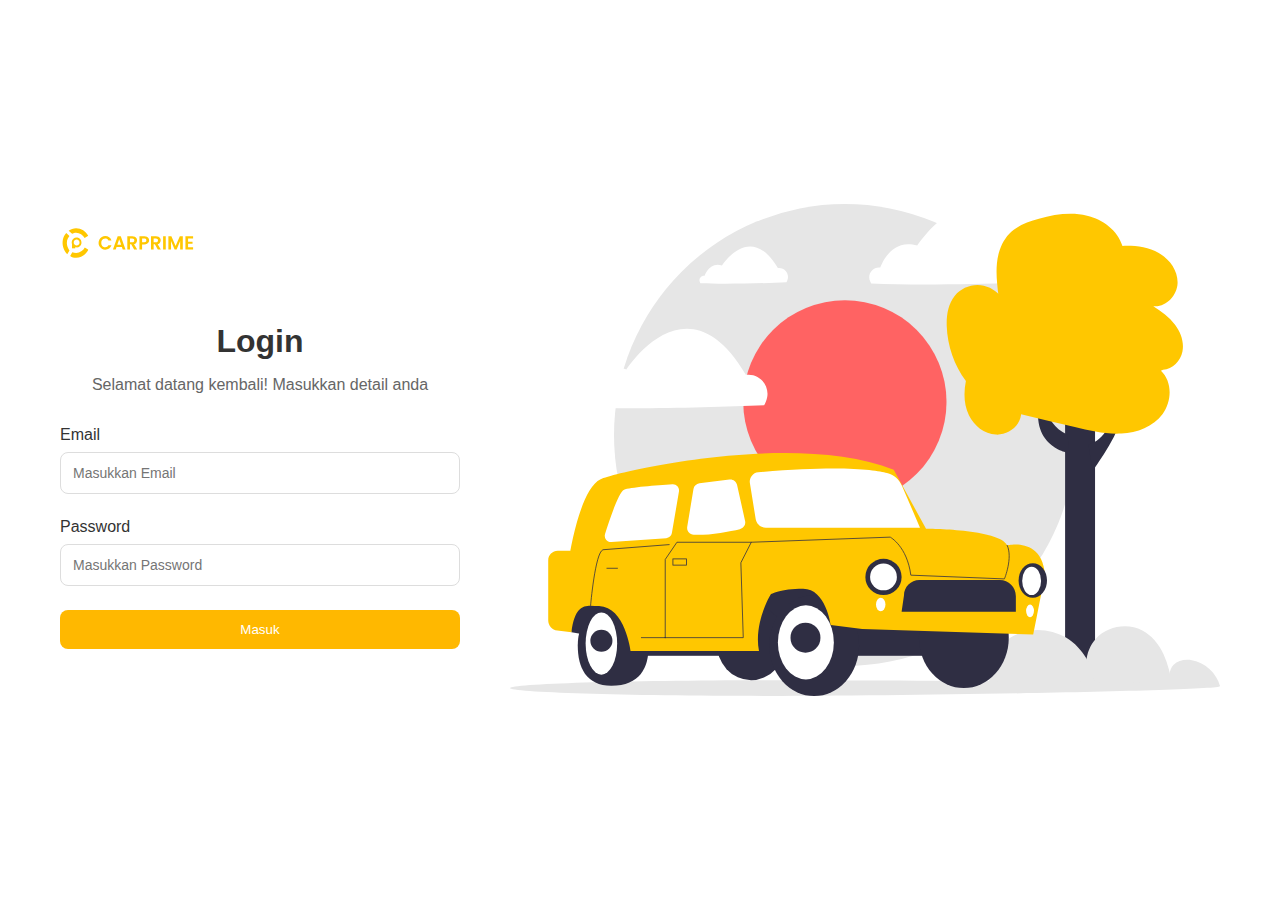
==== login.html @ e4943885 "feat: add login page" ====
<!DOCTYPE html>
<html lang="en">
<head>
    <meta charset="UTF-8">
    <meta name="viewport" content="width=device-width, initial-scale=1.0">
    <title>Carprime Login</title>
    <link rel="stylesheet" href="./assets/css/login.css">
</head>
<body>
    <div class="container">
        <div class="login-section">
            <div class="logo">
                <img src="./assets/images/logo.svg" alt="Carprime Logo">
            </div>
            <div class="header">
                <h1>Login</h1>
                <p class="welcome-text">Selamat datang kembali! Masukkan detail anda</p>
            </div>
            <form id="loginForm">
                <div class="form-group">
                    <label for="email">Email</label>
                    <input type="email" id="email" required placeholder="Masukkan Email">
                </div>
                <div class="form-group">
                    <label for="password">Password</label>
                    <input type="password" required id="password" placeholder="Masukkan Password">
                </div>
                <button type="submit" class="login-button">Masuk</button>
                <p id="errorMessage" style="color: red; display: none;">Email atau Password salah!</p>
            </form>
        </div>
        <div class="illustration">
            <img src="./assets/images/car-rental.svg" alt="Car Illustration">
        </div>
    </div>
    <script src="./assets/js/auth.js"></script>
</body>
</html>
---- assets/css/login.css ----
:root {
    --primary: #FFB800;
    --gray-100: #ddd;
    --gray-600: #666;
    --gray-800: #333;
    --white: #fff;
    --transition-default: all 0.3s ease;
}

* {
    margin: 0;
    padding: 0;
    box-sizing: border-box;
    font-family: -apple-system, BlinkMacSystemFont, "Segoe UI", Roboto, sans-serif;
}

body {
    min-height: 100vh;
    display: flex;
    background: var(--white);
}

.container {
    width: 100%;
    max-width: 1200px;
    margin: auto;
    padding: 0 20px;
    display: flex;
    align-items: center;
}

.login-section {
    flex: 1;
    max-width: 400px;
}

.logo {
    margin-bottom: 60px;
}

.logo img {
    height: 32px;
}

h1 {
    font-size: 32px;
    color: var(--gray-800);
    margin-bottom: 16px;
}

.header {
    display: flex;
    flex-direction: column;
    align-items: center;
}

.welcome-text {
    color: var(--gray-600);
    margin-bottom: 32px;
    text-align: center;
}

.form-group {
    margin-bottom: 24px;
}

label {
    display: block;
    margin-bottom: 8px;
    color: var(--gray-800);
}

input[type="email"],
input[type="password"] {
    width: 100%;
    padding: 12px;
    border: 1px solid var(--gray-100);
    border-radius: 8px;
    font-size: 14px;
    transition: var(--transition-default);
}

input[type="email"]:focus,
input[type="password"]:focus {
    outline: none;
    border-color: var(--primary);
    box-shadow: 0 0 0 3px rgba(255, 184, 0, 0.2);
}

.login-button {
    width: 100%;
    padding: 12px;
    background: var(--primary);
    border: none;
    border-radius: 8px;
    color: var(--white);
    font-weight: 500;
    cursor: pointer;
    margin-bottom: 24px;
    transition: var(--transition-default);
}

.login-button:hover {
    background: #e6a600;
}

.illustration {
    flex: 1;
    display: flex;
    justify-content: center;
    align-items: center;
    padding-left: 50px;
}

.illustration img {
    max-width: 100%;
    height: auto;
}

@media (max-width: 768px) {
    .illustration {
        display: none;
    }
    
    .login-section {
        margin: auto;
    }
}
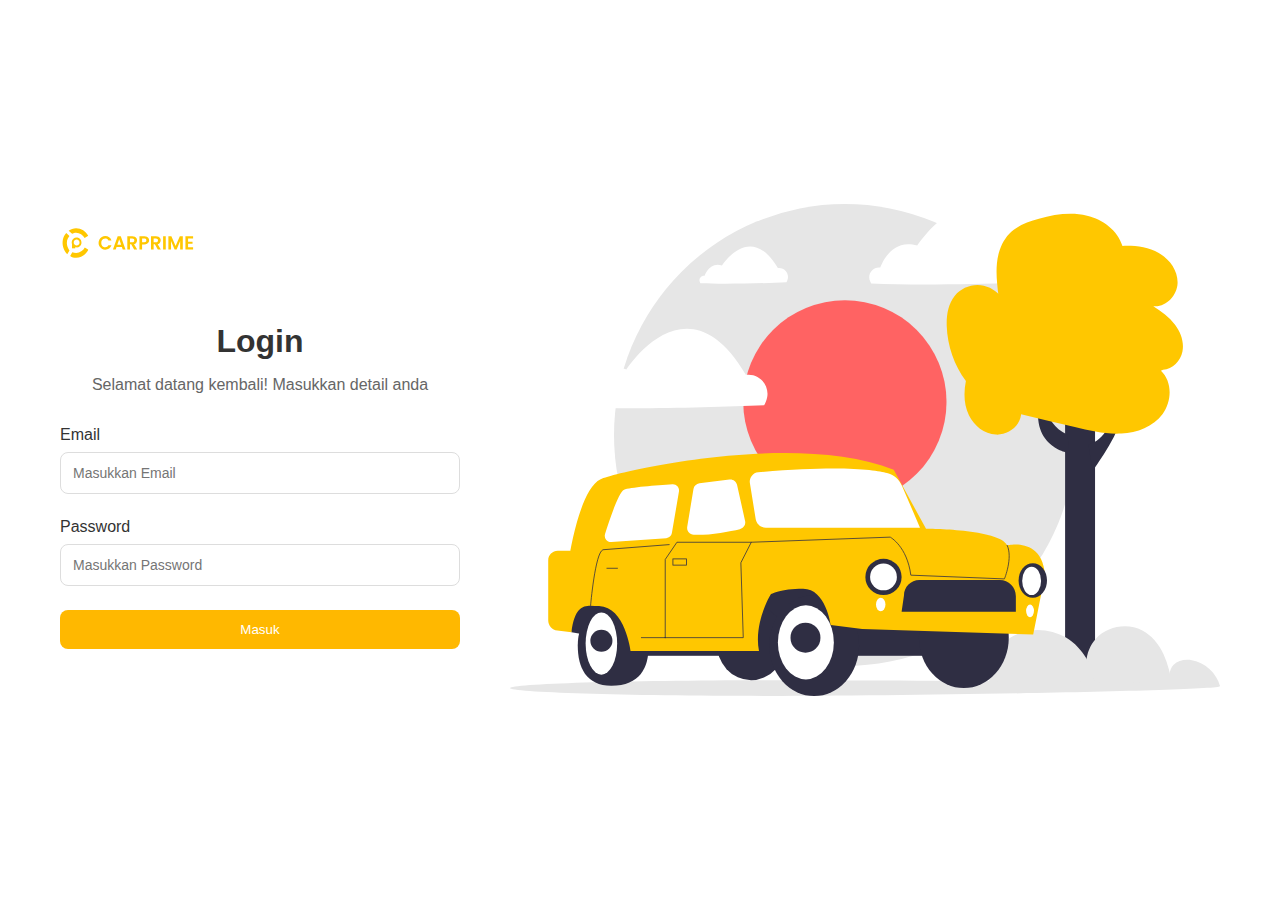
==== commit e8cc8d52: "feat: add profile page" ====
--- a/login.html
+++ b/login.html
@@ -3,8 +3,9 @@
 <head>
     <meta charset="UTF-8">
     <meta name="viewport" content="width=device-width, initial-scale=1.0">
-    <title>Carprime Login</title>
+    <title>CarPrime Login</title>
     <link rel="stylesheet" href="./assets/css/login.css">
+    <link href="https://fonts.googleapis.com/css2?family=Plus+Jakarta+Sans:wght@400;500;600;700&display=swap" rel="stylesheet">
 </head>
 <body>
     <div class="container">
